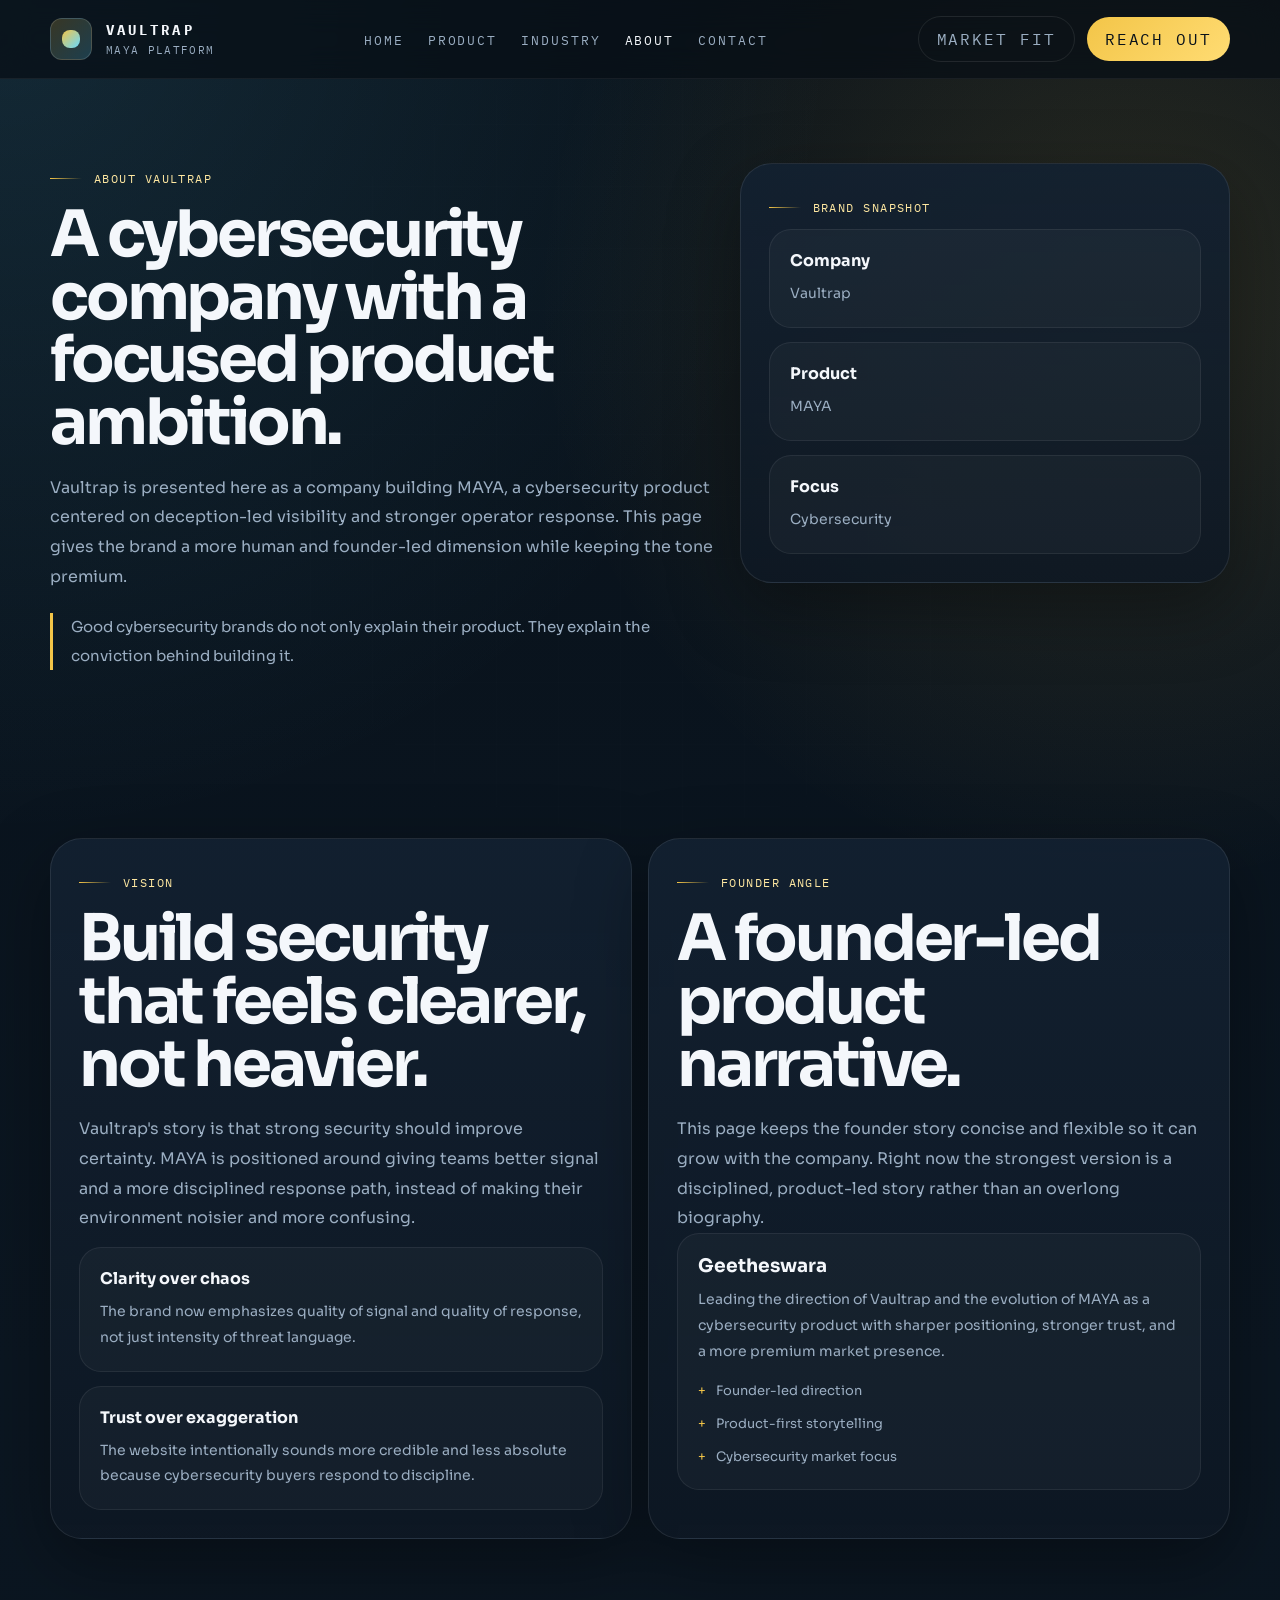
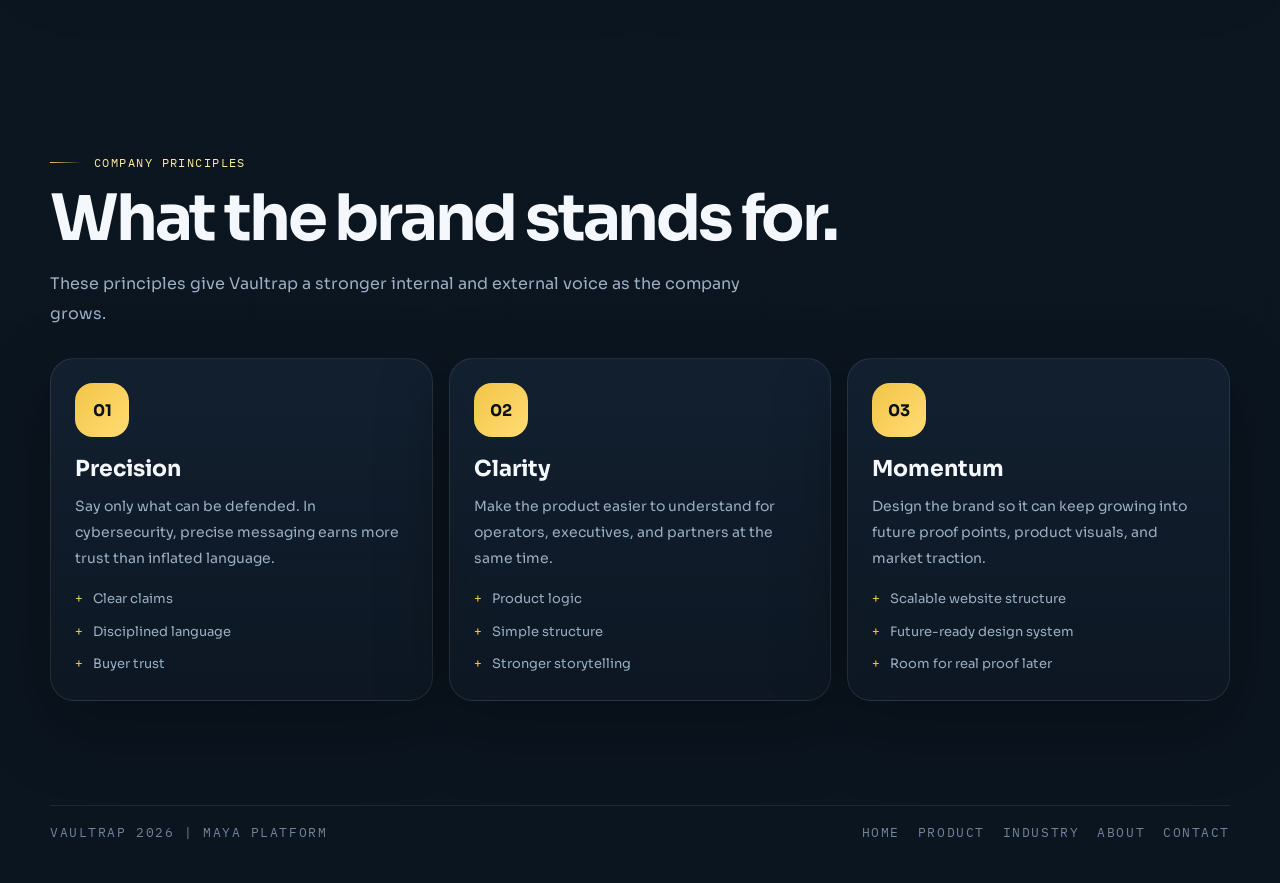
==== about.html @ e89ae352 "New Version" ====
<!DOCTYPE html>
<html lang="en">
<head>
<meta charset="UTF-8">
<meta name="viewport" content="width=device-width, initial-scale=1.0">
<meta name="description" content="Learn about Vaultrap, the vision behind MAYA, and the founder-led direction shaping the company.">
<title>About Vaultrap</title>
<link rel="preconnect" href="https://fonts.googleapis.com">
<link rel="preconnect" href="https://fonts.gstatic.com" crossorigin>
<link href="https://fonts.googleapis.com/css2?family=Sora:wght@400;500;600;700;800&family=IBM+Plex+Mono:wght@400;500;600&display=swap" rel="stylesheet">
<link rel="stylesheet" href="styles.css">
</head>
<body>
<header>
  <div class="container nav">
    <a class="brand" href="index.html" aria-label="Vaultrap home">
      <span class="brand-mark" aria-hidden="true"></span>
      <span class="brand-text mono"><strong>VAULTRAP</strong><span>MAYA platform</span></span>
    </a>
    <ul class="nav-links mono" id="navLinks">
      <li><a href="index.html">Home</a></li>
      <li><a href="product.html">Product</a></li>
      <li><a href="industry.html">Industry</a></li>
      <li><a href="about.html" aria-current="page">About</a></li>
      <li><a href="contact.html">Contact</a></li>
    </ul>
    <div class="actions">
      <a class="btn ghost mono" href="industry.html">Market fit</a>
      <a class="btn primary mono" href="contact.html">Reach out</a>
      <button class="menu" id="menuToggle" aria-label="Open menu">+</button>
    </div>
  </div>
</header>

<section class="page-hero">
  <div class="container page-band">
    <div class="reveal">
      <span class="eyebrow mono">About Vaultrap</span>
      <h1 class="title">A cybersecurity company with a focused product ambition.</h1>
      <p class="copy">Vaultrap is presented here as a company building MAYA, a cybersecurity product centered on deception-led visibility and stronger operator response. This page gives the brand a more human and founder-led dimension while keeping the tone premium.</p>
      <p class="quote">Good cybersecurity brands do not only explain their product. They explain the conviction behind building it.</p>
    </div>
    <aside class="card surface reveal">
      <span class="eyebrow mono">Brand snapshot</span>
      <div class="stack">
        <div class="item"><strong>Company</strong><p>Vaultrap</p></div>
        <div class="item"><strong>Product</strong><p>MAYA</p></div>
        <div class="item"><strong>Focus</strong><p>Cybersecurity</p></div>
      </div>
    </aside>
  </div>
</section>

<main>
  <section>
    <div class="container about-grid">
      <article class="card surface reveal">
        <span class="eyebrow mono">Vision</span>
        <h2 class="title">Build security that feels clearer, not heavier.</h2>
        <p class="copy">Vaultrap's story is that strong security should improve certainty. MAYA is positioned around giving teams better signal and a more disciplined response path, instead of making their environment noisier and more confusing.</p>
        <div class="stack">
          <div class="item"><strong>Clarity over chaos</strong><p>The brand now emphasizes quality of signal and quality of response, not just intensity of threat language.</p></div>
          <div class="item"><strong>Trust over exaggeration</strong><p>The website intentionally sounds more credible and less absolute because cybersecurity buyers respond to discipline.</p></div>
        </div>
      </article>

      <article class="card surface reveal">
        <span class="eyebrow mono">Founder angle</span>
        <h2 class="title">A founder-led product narrative.</h2>
        <p class="copy">This page keeps the founder story concise and flexible so it can grow with the company. Right now the strongest version is a disciplined, product-led story rather than an overlong biography.</p>
        <div class="profile-card">
          <h3>Geetheswara</h3>
          <p>Leading the direction of Vaultrap and the evolution of MAYA as a cybersecurity product with sharper positioning, stronger trust, and a more premium market presence.</p>
          <ul>
            <li>Founder-led direction</li>
            <li>Product-first storytelling</li>
            <li>Cybersecurity market focus</li>
          </ul>
        </div>
      </article>
    </div>
  </section>

  <section>
    <div class="container">
      <div class="reveal">
        <span class="eyebrow mono">Company principles</span>
        <h2 class="title">What the brand stands for.</h2>
        <p class="copy">These principles give Vaultrap a stronger internal and external voice as the company grows.</p>
      </div>
      <div class="pillars">
        <article class="pillar surface reveal">
          <div class="mark">01</div>
          <h3>Precision</h3>
          <p>Say only what can be defended. In cybersecurity, precise messaging earns more trust than inflated language.</p>
          <ul><li>Clear claims</li><li>Disciplined language</li><li>Buyer trust</li></ul>
        </article>
        <article class="pillar surface reveal">
          <div class="mark">02</div>
          <h3>Clarity</h3>
          <p>Make the product easier to understand for operators, executives, and partners at the same time.</p>
          <ul><li>Product logic</li><li>Simple structure</li><li>Stronger storytelling</li></ul>
        </article>
        <article class="pillar surface reveal">
          <div class="mark">03</div>
          <h3>Momentum</h3>
          <p>Design the brand so it can keep growing into future proof points, product visuals, and market traction.</p>
          <ul><li>Scalable website structure</li><li>Future-ready design system</li><li>Room for real proof later</li></ul>
        </article>
      </div>
    </div>
  </section>
</main>

<footer>
  <div class="container foot">
    <div class="mono">VAULTRAP <span id="year"></span> | MAYA platform</div>
    <div class="footer-links mono">
      <a href="index.html">Home</a>
      <a href="product.html">Product</a>
      <a href="industry.html">Industry</a>
      <a href="about.html">About</a>
      <a href="contact.html">Contact</a>
    </div>
  </div>
</footer>

<script src="script.js"></script>
</body>
</html>
---- styles.css ----
:root{
  --bg:#09121b;
  --bg-soft:#0d1824;
  --panel:#132131;
  --panel-soft:#17283c;
  --line:rgba(255,255,255,.09);
  --text:#f4f7fb;
  --muted:#9baec2;
  --muted-2:#71839b;
  --gold:#f3c548;
  --gold-soft:#ffe8a1;
  --cyan:#67d9ff;
  --danger:#ff8371;
  --radius-xl:32px;
  --radius-lg:24px;
  --radius-md:18px;
  --shadow:0 24px 70px rgba(0,0,0,.35);
  --max:1180px;
}

*{box-sizing:border-box;margin:0;padding:0}
html{scroll-behavior:smooth}
body{
  font-family:"Sora",sans-serif;
  background:
    radial-gradient(circle at top left,rgba(103,217,255,.12),transparent 30%),
    radial-gradient(circle at 88% 12%,rgba(243,197,72,.14),transparent 24%),
    linear-gradient(180deg,#08111a,#0b1621 55%,#0b1520);
  color:var(--text);
  overflow-x:hidden;
}
a{color:inherit}
img{display:block;max-width:100%}
button,input,textarea{font:inherit}

body::before{
  content:"";
  position:fixed;
  inset:0;
  pointer-events:none;
  background-image:
    linear-gradient(rgba(255,255,255,.025) 1px,transparent 1px),
    linear-gradient(90deg,rgba(255,255,255,.025) 1px,transparent 1px);
  background-size:62px 62px;
  mask-image:radial-gradient(circle at center,black 38%,transparent 82%);
  opacity:.4;
  z-index:-1;
}

.container{width:min(calc(100% - 36px),var(--max));margin:0 auto}
.mono{font-family:"IBM Plex Mono",monospace;letter-spacing:.12em;text-transform:uppercase}
.surface{
  background:linear-gradient(180deg,rgba(19,33,49,.92),rgba(14,24,36,.82));
  border:1px solid var(--line);
  box-shadow:var(--shadow);
}
.eyebrow{
  display:inline-flex;
  align-items:center;
  gap:12px;
  color:var(--gold-soft);
  font-size:12px;
}
.eyebrow::before{
  content:"";
  width:32px;
  height:1px;
  background:linear-gradient(90deg,var(--gold),transparent);
}
.title{
  font-size:clamp(34px,5vw,68px);
  line-height:.98;
  letter-spacing:-.05em;
  margin-top:18px;
}
.copy{
  margin-top:18px;
  max-width:700px;
  color:var(--muted);
  font-size:16px;
  line-height:1.85;
}

header{
  position:sticky;
  top:0;
  z-index:30;
  background:rgba(8,14,22,.72);
  backdrop-filter:blur(16px);
  border-bottom:1px solid rgba(255,255,255,.06);
}
.nav{
  min-height:78px;
  display:flex;
  align-items:center;
  justify-content:space-between;
  gap:18px;
}
.brand{
  display:flex;
  align-items:center;
  gap:14px;
  text-decoration:none;
}
.brand-mark{
  width:42px;
  height:42px;
  border-radius:12px;
  background:linear-gradient(135deg,rgba(243,197,72,.2),rgba(103,217,255,.22));
  border:1px solid rgba(255,255,255,.14);
  position:relative;
}
.brand-mark::after{
  content:"";
  position:absolute;
  inset:11px;
  border-radius:8px;
  background:linear-gradient(135deg,var(--gold),var(--cyan));
}
.brand-text strong{
  display:block;
  font-size:14px;
  letter-spacing:.22em;
}
.brand-text span{
  display:block;
  margin-top:4px;
  font-size:11px;
  color:var(--muted);
  letter-spacing:.12em;
}
.nav-links{
  display:flex;
  gap:24px;
  list-style:none;
}
.nav-links a{
  text-decoration:none;
  color:var(--muted);
  font-size:13px;
}
.nav-links a:hover,
.nav-links a[aria-current="page"]{
  color:var(--text);
}
.actions{
  display:flex;
  gap:12px;
  align-items:center;
}
.btn{
  display:inline-flex;
  align-items:center;
  justify-content:center;
  border-radius:999px;
  padding:12px 18px;
  text-decoration:none;
  transition:transform .22s ease, border-color .22s ease, background .22s ease;
}
.btn:hover{transform:translateY(-2px)}
.btn.primary{
  background:linear-gradient(135deg,var(--gold),#ffdc73);
  color:#08111a;
}
.btn.ghost{
  border:1px solid var(--line);
  color:var(--muted);
}
.menu{
  display:none;
  width:46px;
  height:46px;
  border-radius:14px;
  border:1px solid var(--line);
  background:rgba(255,255,255,.02);
  color:var(--text);
}

.page-hero{
  padding:84px 0 36px;
}
.hero-grid{
  display:grid;
  grid-template-columns:1.08fr .92fr;
  gap:26px;
  align-items:start;
}
.hero-copy h1{
  font-size:clamp(50px,8vw,106px);
  line-height:.9;
  letter-spacing:-.07em;
  margin-top:20px;
  max-width:780px;
}
.hero-copy h1 span{color:var(--gold-soft)}
.hero-copy p{
  margin-top:24px;
  max-width:660px;
  color:var(--muted);
  font-size:17px;
  line-height:1.9;
}
.hero-actions{
  display:flex;
  gap:14px;
  flex-wrap:wrap;
  margin-top:30px;
}
.hero-notes{
  display:flex;
  gap:22px;
  flex-wrap:wrap;
  margin-top:24px;
  color:var(--muted-2);
  font-size:12px;
}
.hero-notes span::before{
  content:"";
  display:inline-block;
  width:8px;
  height:8px;
  border-radius:50%;
  background:linear-gradient(135deg,var(--gold),var(--cyan));
  margin-right:10px;
}

.panel{
  border-radius:var(--radius-xl);
  padding:22px;
}
.panel-head{
  display:flex;
  align-items:center;
  justify-content:space-between;
  gap:10px;
  margin-bottom:18px;
}
.panel-head span{color:var(--muted);font-size:13px}
.chip{
  display:inline-flex;
  align-items:center;
  gap:8px;
  border-radius:999px;
  padding:8px 12px;
  font-size:11px;
  color:#aeeeff;
  background:rgba(103,217,255,.08);
  border:1px solid rgba(103,217,255,.16);
}
.chip::before{
  content:"";
  width:8px;
  height:8px;
  border-radius:50%;
  background:var(--cyan);
}
.signal,
.item,
.mini,
.workflow-item,
.faq,
.industry,
.compare-card,
.contact-card,
.profile-card{
  border-radius:22px;
  padding:20px;
  background:rgba(255,255,255,.03);
  border:1px solid rgba(255,255,255,.07);
}
.signal strong,.item strong,.mini strong,.workflow-item strong,.faq h3,.industry h3,.compare-card h3,.contact-card h3,.profile-card h3{
  display:block;
}
.signal p,.item p,.mini p,.workflow-item p,.faq p,.industry p,.compare-card p,.contact-card p,.profile-card p{
  margin-top:10px;
  color:var(--muted);
  font-size:14px;
  line-height:1.85;
}

.metrics{
  display:grid;
  grid-template-columns:repeat(2,1fr);
  gap:14px;
  margin-top:14px;
}
.metric{
  border-radius:20px;
  padding:18px;
  background:rgba(255,255,255,.03);
  border:1px solid rgba(255,255,255,.07);
}
.metric em{
  display:block;
  font-style:normal;
  font-size:11px;
  color:var(--muted-2);
}
.metric strong{
  display:block;
  margin-top:8px;
  font-size:32px;
  color:var(--gold-soft);
}

.timeline,.stack,.workflow-list,.contact-list,.fact-list{
  display:grid;
  gap:14px;
  margin-top:14px;
}
.step{
  display:grid;
  grid-template-columns:44px 1fr;
  gap:14px;
  padding:16px;
  border-radius:20px;
  background:rgba(255,255,255,.03);
  border:1px solid rgba(255,255,255,.07);
}
.step b,.workflow-item b{
  width:44px;
  height:44px;
  border-radius:14px;
  display:grid;
  place-items:center;
  background:linear-gradient(135deg,rgba(243,197,72,.15),rgba(103,217,255,.15));
  color:var(--gold-soft);
}
.step span{
  display:block;
  margin-top:7px;
  color:var(--muted);
  font-size:13px;
  line-height:1.8;
}

.trust{padding:14px 0 0}
.trust-bar{
  border-radius:22px;
  padding:18px 22px;
  display:grid;
  grid-template-columns:1.2fr repeat(4,1fr);
  gap:16px;
  align-items:center;
}
.trust-bar p{color:var(--muted);font-size:14px;line-height:1.75}
.stat{
  border-left:1px solid rgba(255,255,255,.08);
  padding-left:16px;
}
.stat strong{
  display:block;
  font-size:24px;
  color:var(--gold-soft);
}
.stat span{
  display:block;
  margin-top:6px;
  font-size:12px;
  color:var(--muted);
}

main section{padding:104px 0}
.grid-2{
  display:grid;
  grid-template-columns:1.05fr .95fr;
  gap:26px;
}
.card{
  border-radius:var(--radius-xl);
  padding:28px;
}

.pillars{
  display:grid;
  grid-template-columns:repeat(3,1fr);
  gap:16px;
  margin-top:30px;
}
.pillar{
  border-radius:24px;
  padding:24px;
}
.mark{
  width:54px;
  height:54px;
  border-radius:18px;
  display:grid;
  place-items:center;
  background:linear-gradient(135deg,var(--gold),#ffdc73);
  color:#08111a;
  font-weight:700;
}
.pillar h3{
  margin-top:18px;
  font-size:22px;
}
.pillar p{
  margin-top:12px;
  color:var(--muted);
  font-size:14px;
  line-height:1.85;
}
.pillar ul,.compare-card ul,.contact-card ul,.profile-card ul{
  list-style:none;
  display:grid;
  gap:10px;
  margin-top:16px;
}
.pillar li,.compare-card li,.contact-card li,.profile-card li{
  position:relative;
  padding-left:18px;
  color:var(--muted);
  font-size:13px;
  line-height:1.75;
}
.pillar li::before,.compare-card.maya li::before,.contact-card li::before,.profile-card li::before{
  content:"+";
  position:absolute;
  left:0;
  color:var(--gold);
}
.compare-card.standard li::before{
  content:"-";
  position:absolute;
  left:0;
  color:var(--danger);
}

.workflow{
  display:grid;
  grid-template-columns:.92fr 1.08fr;
  gap:26px;
}
.workflow-item{
  display:grid;
  grid-template-columns:56px 1fr;
  gap:16px;
  padding:18px;
}
.workflow-item b{
  width:56px;
  height:56px;
  border-radius:18px;
}

.mini-grid,.faq-grid,.industry-grid,.compare,.contact-grid,.about-grid{
  display:grid;
  gap:16px;
  margin-top:28px;
}
.mini-grid{grid-template-columns:repeat(2,1fr)}
.faq-grid,.industry-grid{grid-template-columns:repeat(4,1fr)}
.compare,.contact-grid,.about-grid{grid-template-columns:repeat(2,1fr)}

.industry small{
  font-size:11px;
  color:var(--gold-soft);
}

.page-band{
  display:grid;
  grid-template-columns:1.15fr .85fr;
  gap:26px;
  align-items:start;
}
.quote{
  border-left:3px solid var(--gold);
  padding-left:18px;
  margin-top:22px;
  color:var(--muted);
  font-size:15px;
  line-height:1.9;
}

.contact-card a,.footer-links a,.contact-link{
  text-decoration:none;
}
.contact-link{
  display:inline-flex;
  align-items:center;
  gap:12px;
  color:var(--gold-soft);
}

.cta{
  border-radius:36px;
  padding:34px;
  overflow:hidden;
}
.cta-grid{
  display:grid;
  grid-template-columns:1.08fr .92fr;
  gap:26px;
  align-items:end;
}
.cta h2{
  font-size:clamp(34px,5vw,62px);
  line-height:.98;
  letter-spacing:-.05em;
}
.cta p{
  margin-top:18px;
  color:var(--muted);
  font-size:16px;
  line-height:1.9;
  max-width:620px;
}
.cta-panel{
  border-radius:24px;
  padding:22px;
  background:rgba(8,16,24,.5);
  border:1px solid rgba(255,255,255,.09);
}
.cta-panel strong{
  display:block;
  font-size:14px;
  color:var(--gold-soft);
}
.cta-panel ul{
  list-style:none;
  display:grid;
  gap:12px;
  margin-top:16px;
}
.cta-panel li{
  color:var(--muted);
  font-size:14px;
  line-height:1.8;
}
.cta-actions{
  display:flex;
  gap:14px;
  flex-wrap:wrap;
  margin-top:20px;
}

footer{padding:0 0 42px}
.foot{
  display:flex;
  justify-content:space-between;
  gap:16px;
  align-items:center;
  padding-top:18px;
  border-top:1px solid rgba(255,255,255,.08);
  color:var(--muted-2);
  font-size:13px;
}
.footer-links{
  display:flex;
  gap:18px;
  flex-wrap:wrap;
}

.reveal{
  opacity:0;
  transform:translateY(24px);
  transition:opacity .8s ease,transform .8s ease;
}
.reveal.show{
  opacity:1;
  transform:none;
}

@media (max-width:1100px){
  .hero-grid,.grid-2,.workflow,.cta-grid,.trust-bar,.page-band,.contact-grid,.about-grid{grid-template-columns:1fr}
  .pillars{grid-template-columns:1fr 1fr}
  .faq-grid,.industry-grid{grid-template-columns:1fr 1fr}
}

@media (max-width:860px){
  .nav-links,.actions .ghost{display:none}
  .menu{display:grid;place-items:center}
  .nav-links.open{
    display:flex;
    position:absolute;
    top:78px;
    left:18px;
    right:18px;
    flex-direction:column;
    align-items:flex-start;
    padding:18px;
    border-radius:22px;
    background:rgba(10,18,28,.96);
    border:1px solid rgba(255,255,255,.08);
  }
  .metrics,.mini-grid,.pillars,.compare,.faq-grid,.industry-grid{grid-template-columns:1fr}
}

@media (max-width:640px){
  .container{width:min(calc(100% - 24px),var(--max))}
  main section{padding:80px 0}
  .hero-copy h1{font-size:clamp(42px,16vw,70px)}
  .panel,.card,.cta{padding:22px}
  .trust .stat{
    border-left:none;
    border-top:1px solid rgba(255,255,255,.08);
    padding-left:0;
    padding-top:12px;
  }
  .workflow-item,.step{grid-template-columns:1fr}
  .foot{flex-direction:column;align-items:flex-start}
}
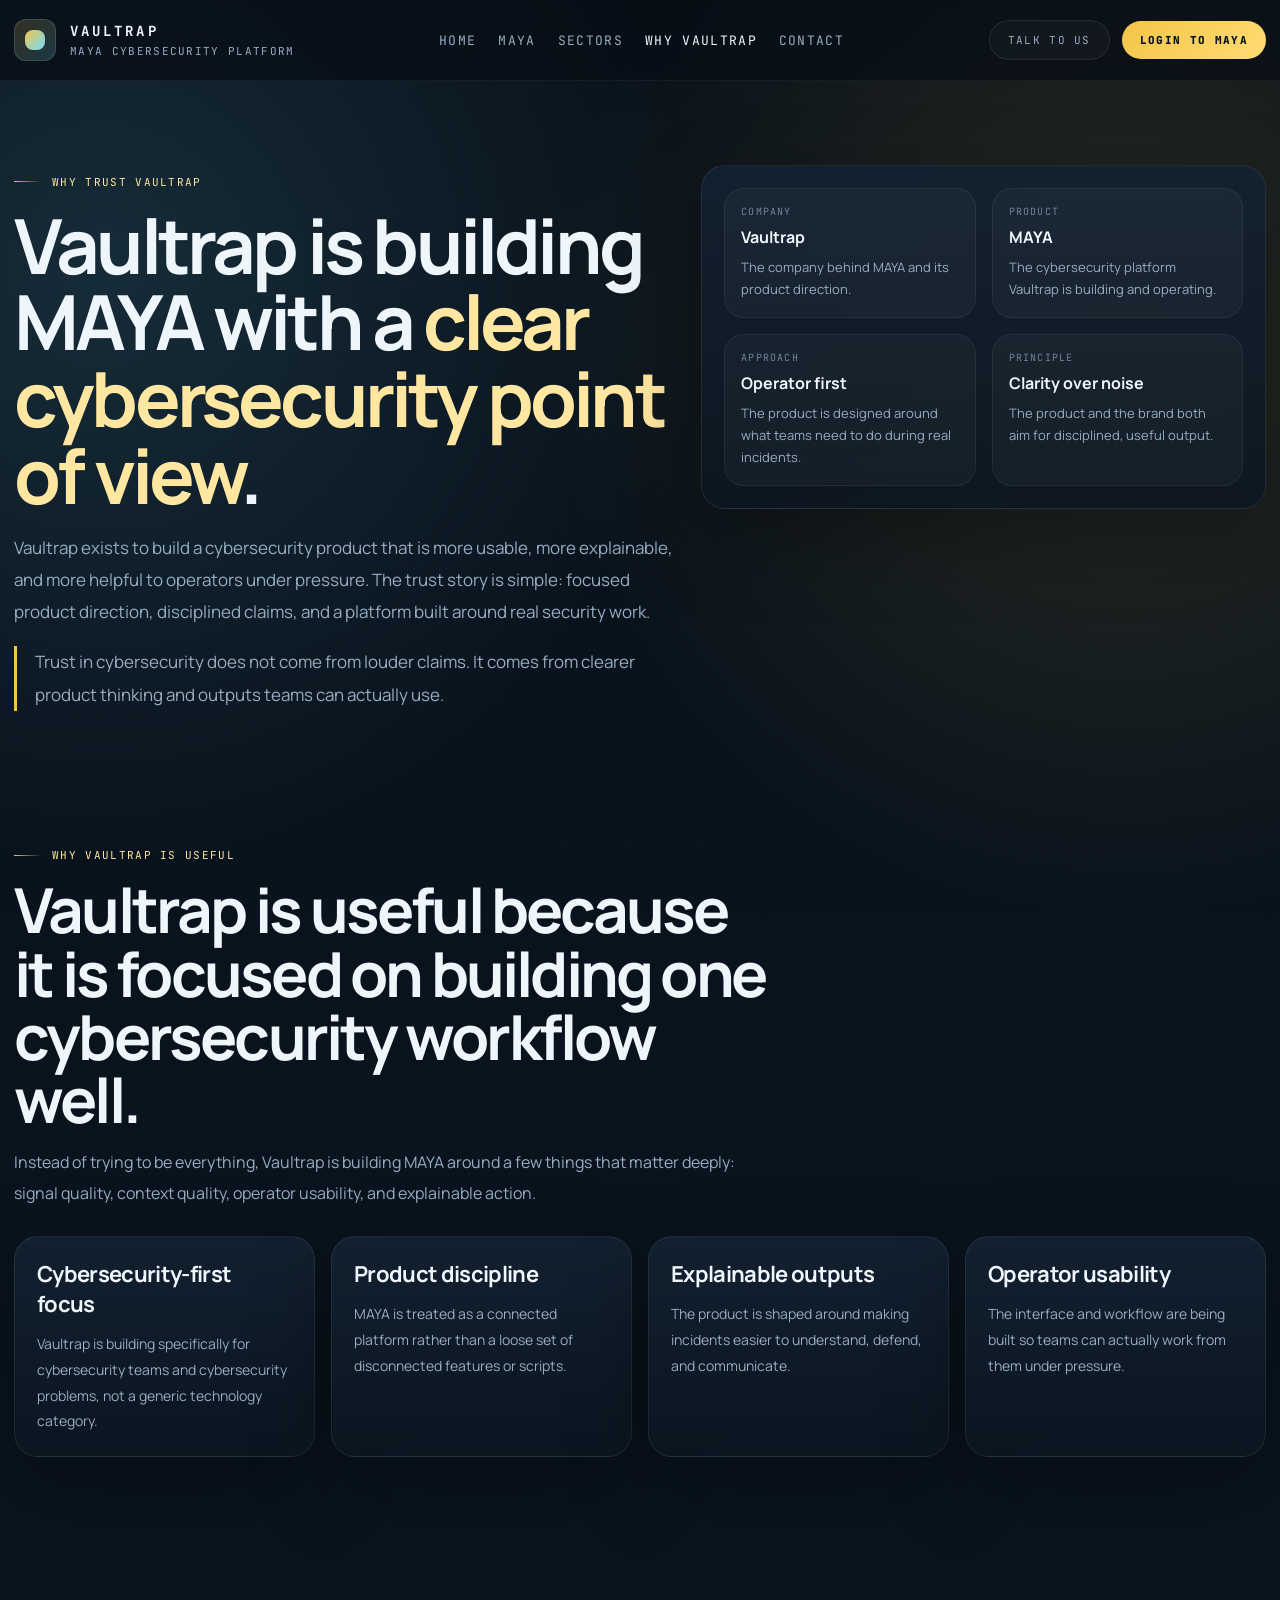
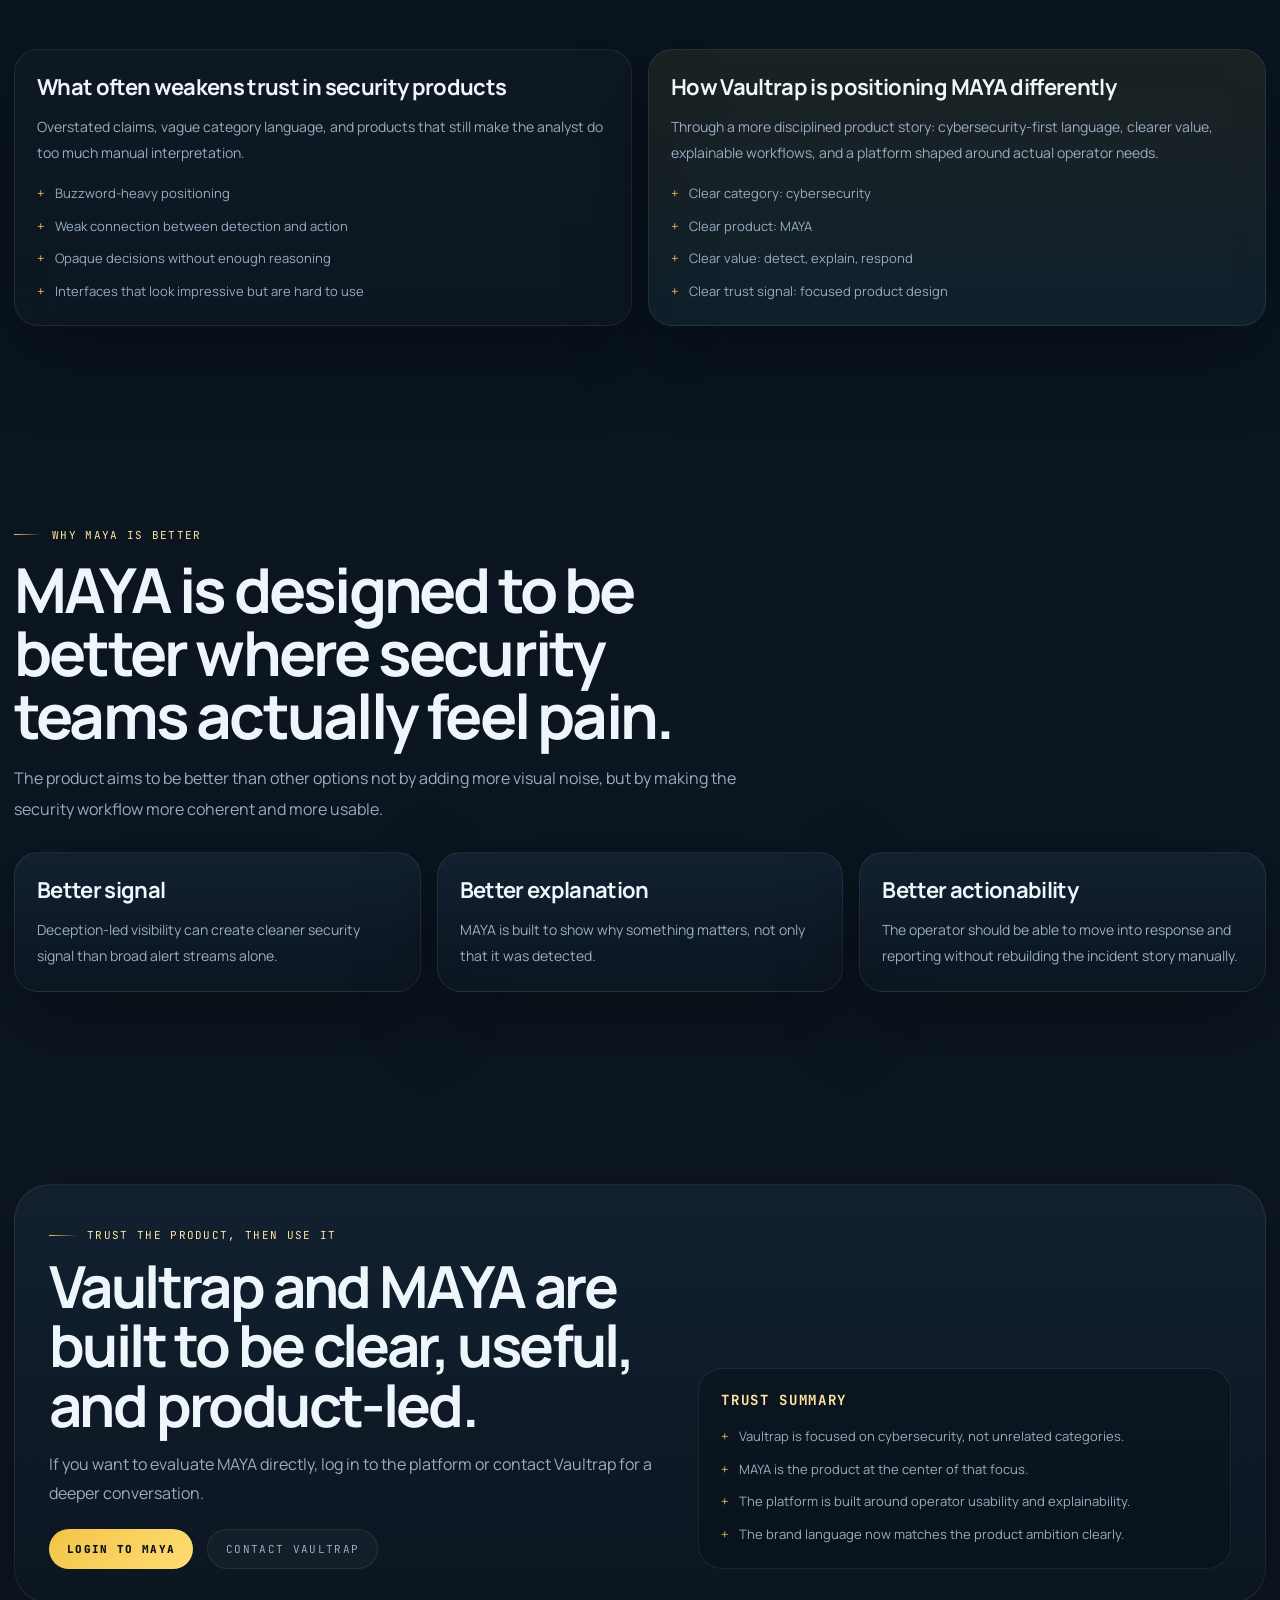
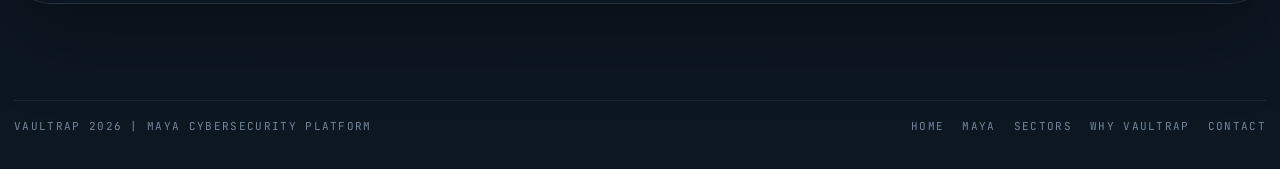
==== commit f38905ca: "Add files via upload" ====
--- a/about.html
+++ b/about.html
@@ -3,11 +3,11 @@
 <head>
 <meta charset="UTF-8">
 <meta name="viewport" content="width=device-width, initial-scale=1.0">
-<meta name="description" content="Learn about Vaultrap, the vision behind MAYA, and the founder-led direction shaping the company.">
-<title>About Vaultrap</title>
+<meta name="description" content="Learn why teams should trust Vaultrap, what Vaultrap is building with MAYA, and how the company approaches cybersecurity product design.">
+<title>Why Vaultrap | MAYA Cybersecurity Platform</title>
 <link rel="preconnect" href="https://fonts.googleapis.com">
 <link rel="preconnect" href="https://fonts.gstatic.com" crossorigin>
-<link href="https://fonts.googleapis.com/css2?family=Sora:wght@400;500;600;700;800&family=IBM+Plex+Mono:wght@400;500;600&display=swap" rel="stylesheet">
+<link href="https://fonts.googleapis.com/css2?family=Manrope:wght@400;500;600;700;800&family=JetBrains+Mono:wght@400;500;600&display=swap" rel="stylesheet">
 <link rel="stylesheet" href="styles.css">
 </head>
 <body>
@@ -15,111 +15,135 @@
   <div class="container nav">
     <a class="brand" href="index.html" aria-label="Vaultrap home">
       <span class="brand-mark" aria-hidden="true"></span>
-      <span class="brand-text mono"><strong>VAULTRAP</strong><span>MAYA platform</span></span>
+      <span class="brand-text mono"><strong>VAULTRAP</strong><span>MAYA cybersecurity platform</span></span>
     </a>
     <ul class="nav-links mono" id="navLinks">
       <li><a href="index.html">Home</a></li>
-      <li><a href="product.html">Product</a></li>
-      <li><a href="industry.html">Industry</a></li>
-      <li><a href="about.html" aria-current="page">About</a></li>
+      <li><a href="product.html">MAYA</a></li>
+      <li><a href="industry.html">Sectors</a></li>
+      <li><a href="about.html" aria-current="page">Why Vaultrap</a></li>
       <li><a href="contact.html">Contact</a></li>
     </ul>
     <div class="actions">
-      <a class="btn ghost mono" href="industry.html">Market fit</a>
-      <a class="btn primary mono" href="contact.html">Reach out</a>
+      <a class="btn ghost mono" href="contact.html">Talk to us</a>
+      <a class="btn primary mono" href="https://app.vaultrap.com" target="_blank" rel="noreferrer">Login to MAYA</a>
       <button class="menu" id="menuToggle" aria-label="Open menu">+</button>
     </div>
   </div>
 </header>
 
-<section class="page-hero">
-  <div class="container page-band">
-    <div class="reveal">
-      <span class="eyebrow mono">About Vaultrap</span>
-      <h1 class="title">A cybersecurity company with a focused product ambition.</h1>
-      <p class="copy">Vaultrap is presented here as a company building MAYA, a cybersecurity product centered on deception-led visibility and stronger operator response. This page gives the brand a more human and founder-led dimension while keeping the tone premium.</p>
-      <p class="quote">Good cybersecurity brands do not only explain their product. They explain the conviction behind building it.</p>
+<section class="hero-section">
+  <div class="container hero-layout">
+    <div class="hero-copy reveal">
+      <span class="eyebrow mono">Why trust Vaultrap</span>
+      <h1>Vaultrap is building MAYA with a <span>clear cybersecurity point of view</span>.</h1>
+      <p>Vaultrap exists to build a cybersecurity product that is more usable, more explainable, and more helpful to operators under pressure. The trust story is simple: focused product direction, disciplined claims, and a platform built around real security work.</p>
+      <p class="quote">Trust in cybersecurity does not come from louder claims. It comes from clearer product thinking and outputs teams can actually use.</p>
     </div>
-    <aside class="card surface reveal">
-      <span class="eyebrow mono">Brand snapshot</span>
-      <div class="stack">
-        <div class="item"><strong>Company</strong><p>Vaultrap</p></div>
-        <div class="item"><strong>Product</strong><p>MAYA</p></div>
-        <div class="item"><strong>Focus</strong><p>Cybersecurity</p></div>
+    <aside class="hero-card surface reveal">
+      <div class="hero-card-grid">
+        <div class="hero-stat"><span class="mono">Company</span><strong>Vaultrap</strong><p>The company behind MAYA and its product direction.</p></div>
+        <div class="hero-stat"><span class="mono">Product</span><strong>MAYA</strong><p>The cybersecurity platform Vaultrap is building and operating.</p></div>
+        <div class="hero-stat"><span class="mono">Approach</span><strong>Operator first</strong><p>The product is designed around what teams need to do during real incidents.</p></div>
+        <div class="hero-stat"><span class="mono">Principle</span><strong>Clarity over noise</strong><p>The product and the brand both aim for disciplined, useful output.</p></div>
       </div>
     </aside>
   </div>
 </section>
 
 <main>
-  <section>
-    <div class="container about-grid">
-      <article class="card surface reveal">
-        <span class="eyebrow mono">Vision</span>
-        <h2 class="title">Build security that feels clearer, not heavier.</h2>
-        <p class="copy">Vaultrap's story is that strong security should improve certainty. MAYA is positioned around giving teams better signal and a more disciplined response path, instead of making their environment noisier and more confusing.</p>
-        <div class="stack">
-          <div class="item"><strong>Clarity over chaos</strong><p>The brand now emphasizes quality of signal and quality of response, not just intensity of threat language.</p></div>
-          <div class="item"><strong>Trust over exaggeration</strong><p>The website intentionally sounds more credible and less absolute because cybersecurity buyers respond to discipline.</p></div>
-        </div>
+  <section class="section">
+    <div class="container">
+      <div class="section-head reveal">
+        <span class="eyebrow mono">Why Vaultrap is useful</span>
+        <h2 class="section-title">Vaultrap is useful because it is focused on building one cybersecurity workflow well.</h2>
+        <p class="section-copy">Instead of trying to be everything, Vaultrap is building MAYA around a few things that matter deeply: signal quality, context quality, operator usability, and explainable action.</p>
+      </div>
+      <div class="grid-4" style="margin-top:28px">
+        <article class="trust-card surface reveal"><h3>Cybersecurity-first focus</h3><p>Vaultrap is building specifically for cybersecurity teams and cybersecurity problems, not a generic technology category.</p></article>
+        <article class="trust-card surface reveal"><h3>Product discipline</h3><p>MAYA is treated as a connected platform rather than a loose set of disconnected features or scripts.</p></article>
+        <article class="trust-card surface reveal"><h3>Explainable outputs</h3><p>The product is shaped around making incidents easier to understand, defend, and communicate.</p></article>
+        <article class="trust-card surface reveal"><h3>Operator usability</h3><p>The interface and workflow are being built so teams can actually work from them under pressure.</p></article>
+      </div>
+    </div>
+  </section>
+
+  <section class="section">
+    <div class="container comparison">
+      <article class="compare-card standard surface reveal">
+        <h3>What often weakens trust in security products</h3>
+        <p>Overstated claims, vague category language, and products that still make the analyst do too much manual interpretation.</p>
+        <ul class="list">
+          <li>Buzzword-heavy positioning</li>
+          <li>Weak connection between detection and action</li>
+          <li>Opaque decisions without enough reasoning</li>
+          <li>Interfaces that look impressive but are hard to use</li>
+        </ul>
       </article>
-
-      <article class="card surface reveal">
-        <span class="eyebrow mono">Founder angle</span>
-        <h2 class="title">A founder-led product narrative.</h2>
-        <p class="copy">This page keeps the founder story concise and flexible so it can grow with the company. Right now the strongest version is a disciplined, product-led story rather than an overlong biography.</p>
-        <div class="profile-card">
-          <h3>Geetheswara</h3>
-          <p>Leading the direction of Vaultrap and the evolution of MAYA as a cybersecurity product with sharper positioning, stronger trust, and a more premium market presence.</p>
-          <ul>
-            <li>Founder-led direction</li>
-            <li>Product-first storytelling</li>
-            <li>Cybersecurity market focus</li>
-          </ul>
-        </div>
+      <article class="compare-card maya surface reveal">
+        <h3>How Vaultrap is positioning MAYA differently</h3>
+        <p>Through a more disciplined product story: cybersecurity-first language, clearer value, explainable workflows, and a platform shaped around actual operator needs.</p>
+        <ul class="list">
+          <li>Clear category: cybersecurity</li>
+          <li>Clear product: MAYA</li>
+          <li>Clear value: detect, explain, respond</li>
+          <li>Clear trust signal: focused product design</li>
+        </ul>
       </article>
     </div>
   </section>
 
-  <section>
+  <section class="section">
     <div class="container">
-      <div class="reveal">
-        <span class="eyebrow mono">Company principles</span>
-        <h2 class="title">What the brand stands for.</h2>
-        <p class="copy">These principles give Vaultrap a stronger internal and external voice as the company grows.</p>
+      <div class="section-head reveal">
+        <span class="eyebrow mono">Why MAYA is better</span>
+        <h2 class="section-title">MAYA is designed to be better where security teams actually feel pain.</h2>
+        <p class="section-copy">The product aims to be better than other options not by adding more visual noise, but by making the security workflow more coherent and more usable.</p>
       </div>
-      <div class="pillars">
-        <article class="pillar surface reveal">
-          <div class="mark">01</div>
-          <h3>Precision</h3>
-          <p>Say only what can be defended. In cybersecurity, precise messaging earns more trust than inflated language.</p>
-          <ul><li>Clear claims</li><li>Disciplined language</li><li>Buyer trust</li></ul>
-        </article>
-        <article class="pillar surface reveal">
-          <div class="mark">02</div>
-          <h3>Clarity</h3>
-          <p>Make the product easier to understand for operators, executives, and partners at the same time.</p>
-          <ul><li>Product logic</li><li>Simple structure</li><li>Stronger storytelling</li></ul>
-        </article>
-        <article class="pillar surface reveal">
-          <div class="mark">03</div>
-          <h3>Momentum</h3>
-          <p>Design the brand so it can keep growing into future proof points, product visuals, and market traction.</p>
-          <ul><li>Scalable website structure</li><li>Future-ready design system</li><li>Room for real proof later</li></ul>
-        </article>
+      <div class="grid-3" style="margin-top:28px">
+        <article class="info-card surface reveal"><h3>Better signal</h3><p>Deception-led visibility can create cleaner security signal than broad alert streams alone.</p></article>
+        <article class="info-card surface reveal"><h3>Better explanation</h3><p>MAYA is built to show why something matters, not only that it was detected.</p></article>
+        <article class="info-card surface reveal"><h3>Better actionability</h3><p>The operator should be able to move into response and reporting without rebuilding the incident story manually.</p></article>
+      </div>
+    </div>
+  </section>
+
+  <section class="section">
+    <div class="container">
+      <div class="cta surface reveal">
+        <div class="cta-grid">
+          <div>
+            <span class="eyebrow mono">Trust the product, then use it</span>
+            <h2>Vaultrap and MAYA are built to be clear, useful, and product-led.</h2>
+            <p>If you want to evaluate MAYA directly, log in to the platform or contact Vaultrap for a deeper conversation.</p>
+            <div class="cta-actions">
+              <a class="btn primary mono" href="https://app.vaultrap.com" target="_blank" rel="noreferrer">Login to MAYA</a>
+              <a class="btn ghost mono" href="contact.html">Contact Vaultrap</a>
+            </div>
+          </div>
+          <div class="cta-panel">
+            <strong class="mono">Trust summary</strong>
+            <ul class="list">
+              <li>Vaultrap is focused on cybersecurity, not unrelated categories.</li>
+              <li>MAYA is the product at the center of that focus.</li>
+              <li>The platform is built around operator usability and explainability.</li>
+              <li>The brand language now matches the product ambition clearly.</li>
+            </ul>
+          </div>
+        </div>
       </div>
     </div>
   </section>
 </main>
 
-<footer>
-  <div class="container foot">
-    <div class="mono">VAULTRAP <span id="year"></span> | MAYA platform</div>
+<footer class="site-footer">
+  <div class="container">
+    <div class="mono">VAULTRAP <span id="year"></span> | MAYA cybersecurity platform</div>
     <div class="footer-links mono">
       <a href="index.html">Home</a>
-      <a href="product.html">Product</a>
-      <a href="industry.html">Industry</a>
-      <a href="about.html">About</a>
+      <a href="product.html">MAYA</a>
+      <a href="industry.html">Sectors</a>
+      <a href="about.html">Why Vaultrap</a>
       <a href="contact.html">Contact</a>
     </div>
   </div>
--- a/styles.css
+++ b/styles.css
@@ -1,37 +1,42 @@
 :root{
-  --bg:#09121b;
-  --bg-soft:#0d1824;
+  --bg:#08111a;
+  --bg-soft:#0d1722;
   --panel:#132131;
-  --panel-soft:#17283c;
-  --line:rgba(255,255,255,.09);
-  --text:#f4f7fb;
-  --muted:#9baec2;
-  --muted-2:#71839b;
+  --panel-soft:#1a2b3e;
+  --line:rgba(255,255,255,.08);
+  --text:#eef5fb;
+  --muted:#97adc1;
+  --muted-soft:#71859b;
   --gold:#f3c548;
-  --gold-soft:#ffe8a1;
-  --cyan:#67d9ff;
-  --danger:#ff8371;
+  --gold-soft:#ffe7a1;
+  --cyan:#70ddff;
+  --cyan-soft:#cbf5ff;
+  --green:#62d79a;
+  --danger:#ff8172;
+  --shadow:0 28px 80px rgba(0,0,0,.34);
   --radius-xl:32px;
   --radius-lg:24px;
   --radius-md:18px;
-  --shadow:0 24px 70px rgba(0,0,0,.35);
-  --max:1180px;
+  --max:1320px;
 }
 
 *{box-sizing:border-box;margin:0;padding:0}
 html{scroll-behavior:smooth}
+html{
+  -webkit-font-smoothing:antialiased;
+  -moz-osx-font-smoothing:grayscale;
+  text-rendering:optimizeLegibility;
+}
+
 body{
-  font-family:"Sora",sans-serif;
+  font-family:"Manrope",sans-serif;
+  color:var(--text);
   background:
-    radial-gradient(circle at top left,rgba(103,217,255,.12),transparent 30%),
-    radial-gradient(circle at 88% 12%,rgba(243,197,72,.14),transparent 24%),
-    linear-gradient(180deg,#08111a,#0b1621 55%,#0b1520);
-  color:var(--text);
+    radial-gradient(circle at 8% 8%,rgba(112,221,255,.13),transparent 18%),
+    radial-gradient(circle at 88% 10%,rgba(243,197,72,.14),transparent 18%),
+    linear-gradient(180deg,var(--bg),#0a1520 54%,var(--bg-soft));
   overflow-x:hidden;
 }
-a{color:inherit}
-img{display:block;max-width:100%}
-button,input,textarea{font:inherit}
 
 body::before{
   content:"";
@@ -39,133 +44,169 @@
   inset:0;
   pointer-events:none;
   background-image:
-    linear-gradient(rgba(255,255,255,.025) 1px,transparent 1px),
-    linear-gradient(90deg,rgba(255,255,255,.025) 1px,transparent 1px);
-  background-size:62px 62px;
-  mask-image:radial-gradient(circle at center,black 38%,transparent 82%);
-  opacity:.4;
+    linear-gradient(rgba(255,255,255,.022) 1px,transparent 1px),
+    linear-gradient(90deg,rgba(255,255,255,.022) 1px,transparent 1px);
+  background-size:70px 70px;
+  mask-image:radial-gradient(circle at center,black 42%,transparent 84%);
+  opacity:.42;
   z-index:-1;
 }
 
-.container{width:min(calc(100% - 36px),var(--max));margin:0 auto}
-.mono{font-family:"IBM Plex Mono",monospace;letter-spacing:.12em;text-transform:uppercase}
+a{color:inherit;text-decoration:none}
+
+.container{
+  width:min(calc(100% - 28px),var(--max));
+  margin:0 auto;
+}
+
+.mono{
+  font-family:"JetBrains Mono",monospace;
+  font-size:11px;
+  letter-spacing:.12em;
+  text-transform:uppercase;
+}
+
 .surface{
-  background:linear-gradient(180deg,rgba(19,33,49,.92),rgba(14,24,36,.82));
+  background:linear-gradient(180deg,rgba(19,33,49,.94),rgba(12,22,33,.9));
   border:1px solid var(--line);
   box-shadow:var(--shadow);
-}
+  backdrop-filter:blur(18px);
+}
+
 .eyebrow{
   display:inline-flex;
   align-items:center;
-  gap:12px;
+  gap:10px;
   color:var(--gold-soft);
-  font-size:12px;
-}
+}
+
 .eyebrow::before{
   content:"";
-  width:32px;
+  width:28px;
   height:1px;
   background:linear-gradient(90deg,var(--gold),transparent);
 }
-.title{
-  font-size:clamp(34px,5vw,68px);
-  line-height:.98;
-  letter-spacing:-.05em;
-  margin-top:18px;
-}
-.copy{
-  margin-top:18px;
-  max-width:700px;
+
+.section{
+  padding:96px 0;
+}
+
+.section-head{
+  max-width:760px;
+}
+
+.section-title{
+  margin-top:16px;
+  font-size:clamp(34px,5vw,62px);
+  line-height:1.02;
+  letter-spacing:-.045em;
+}
+
+.section-copy{
+  margin-top:16px;
   color:var(--muted);
   font-size:16px;
-  line-height:1.85;
+  line-height:1.9;
 }
 
 header{
   position:sticky;
   top:0;
   z-index:30;
-  background:rgba(8,14,22,.72);
+  background:rgba(8,14,22,.74);
   backdrop-filter:blur(16px);
   border-bottom:1px solid rgba(255,255,255,.06);
 }
+
 .nav{
-  min-height:78px;
+  min-height:80px;
   display:flex;
   align-items:center;
   justify-content:space-between;
   gap:18px;
 }
+
 .brand{
   display:flex;
   align-items:center;
   gap:14px;
-  text-decoration:none;
-}
+}
+
 .brand-mark{
   width:42px;
   height:42px;
   border-radius:12px;
-  background:linear-gradient(135deg,rgba(243,197,72,.2),rgba(103,217,255,.22));
-  border:1px solid rgba(255,255,255,.14);
   position:relative;
-}
+  border:1px solid rgba(255,255,255,.13);
+  background:linear-gradient(135deg,rgba(243,197,72,.18),rgba(112,221,255,.18));
+}
+
 .brand-mark::after{
   content:"";
   position:absolute;
-  inset:11px;
+  inset:10px;
   border-radius:8px;
   background:linear-gradient(135deg,var(--gold),var(--cyan));
 }
+
 .brand-text strong{
   display:block;
   font-size:14px;
   letter-spacing:.22em;
 }
+
 .brand-text span{
   display:block;
   margin-top:4px;
+  color:var(--muted);
   font-size:11px;
-  color:var(--muted);
-  letter-spacing:.12em;
-}
+}
+
 .nav-links{
-  display:flex;
-  gap:24px;
   list-style:none;
-}
+  display:flex;
+  gap:22px;
+}
+
 .nav-links a{
-  text-decoration:none;
   color:var(--muted);
   font-size:13px;
 }
+
 .nav-links a:hover,
 .nav-links a[aria-current="page"]{
   color:var(--text);
 }
+
 .actions{
   display:flex;
+  align-items:center;
   gap:12px;
-  align-items:center;
-}
+}
+
 .btn{
   display:inline-flex;
   align-items:center;
   justify-content:center;
+  padding:12px 18px;
   border-radius:999px;
-  padding:12px 18px;
-  text-decoration:none;
-  transition:transform .22s ease, border-color .22s ease, background .22s ease;
-}
+  transition:transform .2s ease,border-color .2s ease,background .2s ease;
+}
+
 .btn:hover{transform:translateY(-2px)}
+
 .btn.primary{
+  color:#08111a;
+  font-weight:800;
   background:linear-gradient(135deg,var(--gold),#ffdc73);
-  color:#08111a;
-}
+}
+
 .btn.ghost{
+  color:var(--muted);
   border:1px solid var(--line);
-  color:var(--muted);
-}
+  background:rgba(255,255,255,.03);
+}
+
 .menu{
   display:none;
   width:46px;
@@ -176,45 +217,52 @@
   color:var(--text);
 }
 
-.page-hero{
-  padding:84px 0 36px;
-}
-.hero-grid{
+.hero-section{
+  padding:84px 0 32px;
+}
+
+.hero-layout{
   display:grid;
   grid-template-columns:1.08fr .92fr;
-  gap:26px;
+  gap:24px;
   align-items:start;
 }
+
 .hero-copy h1{
-  font-size:clamp(50px,8vw,106px);
-  line-height:.9;
-  letter-spacing:-.07em;
-  margin-top:20px;
+  margin-top:18px;
+  font-size:clamp(42px,6vw,76px);
+  line-height:1.01;
+  letter-spacing:-.05em;
   max-width:780px;
 }
+
 .hero-copy h1 span{color:var(--gold-soft)}
+
 .hero-copy p{
-  margin-top:24px;
-  max-width:660px;
+  margin-top:18px;
+  max-width:700px;
   color:var(--muted);
   font-size:17px;
   line-height:1.9;
 }
+
 .hero-actions{
   display:flex;
   gap:14px;
   flex-wrap:wrap;
-  margin-top:30px;
-}
-.hero-notes{
-  display:flex;
-  gap:22px;
+  margin-top:28px;
+}
+
+.hero-highlights{
+  margin-top:24px;
+  display:flex;
+  gap:18px;
   flex-wrap:wrap;
-  margin-top:24px;
-  color:var(--muted-2);
+  color:var(--muted-soft);
   font-size:12px;
 }
-.hero-notes span::before{
+
+.hero-highlights span::before{
   content:"";
   display:inline-block;
   width:8px;
@@ -224,310 +272,211 @@
   margin-right:10px;
 }
 
-.panel{
-  border-radius:var(--radius-xl);
+.hero-card,
+.info-card,
+.compare-card,
+.sector-card,
+.trust-card,
+.contact-card,
+.workflow-card{
+  border-radius:var(--radius-lg);
   padding:22px;
 }
-.panel-head{
-  display:flex;
-  align-items:center;
-  justify-content:space-between;
-  gap:10px;
-  margin-bottom:18px;
-}
-.panel-head span{color:var(--muted);font-size:13px}
-.chip{
-  display:inline-flex;
-  align-items:center;
-  gap:8px;
-  border-radius:999px;
-  padding:8px 12px;
-  font-size:11px;
-  color:#aeeeff;
-  background:rgba(103,217,255,.08);
-  border:1px solid rgba(103,217,255,.16);
-}
-.chip::before{
-  content:"";
-  width:8px;
-  height:8px;
-  border-radius:50%;
-  background:var(--cyan);
-}
-.signal,
-.item,
-.mini,
-.workflow-item,
-.faq,
-.industry,
-.compare-card,
-.contact-card,
-.profile-card{
-  border-radius:22px;
-  padding:20px;
+
+.hero-card{
+  display:grid;
+  gap:14px;
+}
+
+.hero-card-grid,
+.grid-2,
+.grid-3,
+.grid-4,
+.comparison,
+.workflow-grid,
+.contact-grid{
+  display:grid;
+  gap:16px;
+}
+
+.hero-card-grid{grid-template-columns:repeat(2,minmax(0,1fr))}
+.grid-2{grid-template-columns:repeat(2,minmax(0,1fr))}
+.grid-3{grid-template-columns:repeat(3,minmax(0,1fr))}
+.grid-4{grid-template-columns:repeat(4,minmax(0,1fr))}
+.comparison{grid-template-columns:repeat(2,minmax(0,1fr))}
+.workflow-grid{grid-template-columns:1.05fr .95fr}
+.contact-grid{grid-template-columns:repeat(2,minmax(0,1fr))}
+
+.hero-stat{
+  border-radius:20px;
+  padding:16px;
   background:rgba(255,255,255,.03);
-  border:1px solid rgba(255,255,255,.07);
-}
-.signal strong,.item strong,.mini strong,.workflow-item strong,.faq h3,.industry h3,.compare-card h3,.contact-card h3,.profile-card h3{
+  border:1px solid rgba(255,255,255,.06);
+}
+
+.hero-stat span{
   display:block;
-}
-.signal p,.item p,.mini p,.workflow-item p,.faq p,.industry p,.compare-card p,.contact-card p,.profile-card p{
-  margin-top:10px;
-  color:var(--muted);
-  font-size:14px;
-  line-height:1.85;
-}
-
-.metrics{
-  display:grid;
-  grid-template-columns:repeat(2,1fr);
-  gap:14px;
-  margin-top:14px;
-}
-.metric{
-  border-radius:20px;
-  padding:18px;
-  background:rgba(255,255,255,.03);
-  border:1px solid rgba(255,255,255,.07);
-}
-.metric em{
-  display:block;
-  font-style:normal;
-  font-size:11px;
-  color:var(--muted-2);
-}
-.metric strong{
+  color:var(--muted-soft);
+  font-size:10px;
+}
+
+.hero-stat strong{
   display:block;
   margin-top:8px;
-  font-size:32px;
-  color:var(--gold-soft);
-}
-
-.timeline,.stack,.workflow-list,.contact-list,.fact-list{
-  display:grid;
-  gap:14px;
-  margin-top:14px;
-}
-.step{
-  display:grid;
-  grid-template-columns:44px 1fr;
-  gap:14px;
-  padding:16px;
-  border-radius:20px;
-  background:rgba(255,255,255,.03);
-  border:1px solid rgba(255,255,255,.07);
-}
-.step b,.workflow-item b{
-  width:44px;
-  height:44px;
-  border-radius:14px;
-  display:grid;
-  place-items:center;
-  background:linear-gradient(135deg,rgba(243,197,72,.15),rgba(103,217,255,.15));
-  color:var(--gold-soft);
-}
-.step span{
-  display:block;
-  margin-top:7px;
+  font-size:16px;
+}
+
+.hero-stat p{
+  margin-top:8px;
   color:var(--muted);
   font-size:13px;
-  line-height:1.8;
-}
-
-.trust{padding:14px 0 0}
-.trust-bar{
-  border-radius:22px;
-  padding:18px 22px;
-  display:grid;
-  grid-template-columns:1.2fr repeat(4,1fr);
-  gap:16px;
-  align-items:center;
-}
-.trust-bar p{color:var(--muted);font-size:14px;line-height:1.75}
-.stat{
-  border-left:1px solid rgba(255,255,255,.08);
-  padding-left:16px;
-}
-.stat strong{
-  display:block;
-  font-size:24px;
-  color:var(--gold-soft);
-}
-.stat span{
-  display:block;
-  margin-top:6px;
-  font-size:12px;
-  color:var(--muted);
-}
-
-main section{padding:104px 0}
-.grid-2{
-  display:grid;
-  grid-template-columns:1.05fr .95fr;
-  gap:26px;
-}
-.card{
-  border-radius:var(--radius-xl);
-  padding:28px;
-}
-
-.pillars{
-  display:grid;
-  grid-template-columns:repeat(3,1fr);
-  gap:16px;
-  margin-top:30px;
-}
-.pillar{
-  border-radius:24px;
-  padding:24px;
-}
-.mark{
-  width:54px;
-  height:54px;
-  border-radius:18px;
-  display:grid;
-  place-items:center;
-  background:linear-gradient(135deg,var(--gold),#ffdc73);
-  color:#08111a;
-  font-weight:700;
-}
-.pillar h3{
-  margin-top:18px;
+  line-height:1.72;
+}
+
+.info-card h3,
+.compare-card h3,
+.sector-card h3,
+.trust-card h3,
+.contact-card h3,
+.workflow-card h3{
   font-size:22px;
-}
-.pillar p{
+  letter-spacing:-.03em;
+}
+
+.info-card p,
+.compare-card p,
+.sector-card p,
+.trust-card p,
+.contact-card p,
+.workflow-card p{
   margin-top:12px;
   color:var(--muted);
   font-size:14px;
-  line-height:1.85;
-}
-.pillar ul,.compare-card ul,.contact-card ul,.profile-card ul{
+  line-height:1.84;
+}
+
+.list{
   list-style:none;
   display:grid;
   gap:10px;
   margin-top:16px;
 }
-.pillar li,.compare-card li,.contact-card li,.profile-card li{
+
+.list li{
   position:relative;
   padding-left:18px;
   color:var(--muted);
   font-size:13px;
-  line-height:1.75;
-}
-.pillar li::before,.compare-card.maya li::before,.contact-card li::before,.profile-card li::before{
+  line-height:1.76;
+}
+
+.list li::before{
   content:"+";
   position:absolute;
   left:0;
   color:var(--gold);
 }
-.compare-card.standard li::before{
-  content:"-";
-  position:absolute;
-  left:0;
-  color:var(--danger);
-}
-
-.workflow{
-  display:grid;
-  grid-template-columns:.92fr 1.08fr;
-  gap:26px;
-}
-.workflow-item{
-  display:grid;
-  grid-template-columns:56px 1fr;
-  gap:16px;
-  padding:18px;
-}
-.workflow-item b{
-  width:56px;
-  height:56px;
+
+.number{
+  width:52px;
+  height:52px;
   border-radius:18px;
-}
-
-.mini-grid,.faq-grid,.industry-grid,.compare,.contact-grid,.about-grid{
-  display:grid;
-  gap:16px;
-  margin-top:28px;
-}
-.mini-grid{grid-template-columns:repeat(2,1fr)}
-.faq-grid,.industry-grid{grid-template-columns:repeat(4,1fr)}
-.compare,.contact-grid,.about-grid{grid-template-columns:repeat(2,1fr)}
-
-.industry small{
-  font-size:11px;
-  color:var(--gold-soft);
-}
-
-.page-band{
-  display:grid;
-  grid-template-columns:1.15fr .85fr;
-  gap:26px;
+  display:grid;
+  place-items:center;
+  color:#08111a;
+  font-weight:800;
+  background:linear-gradient(135deg,var(--gold),#ffdc73);
+}
+
+.workflow-list{
+  display:grid;
+  gap:14px;
+}
+
+.workflow-step{
+  display:grid;
+  grid-template-columns:52px 1fr;
+  gap:14px;
   align-items:start;
-}
+  padding:16px;
+  border-radius:20px;
+  background:rgba(255,255,255,.03);
+  border:1px solid rgba(255,255,255,.06);
+}
+
+.workflow-step strong{
+  display:block;
+  font-size:16px;
+}
+
+.workflow-step p{
+  margin-top:8px;
+  color:var(--muted);
+  font-size:13px;
+  line-height:1.76;
+}
+
+.compare-card{
+  min-height:100%;
+}
+
+.compare-card.standard{
+  background:linear-gradient(180deg,rgba(255,255,255,.02),rgba(255,255,255,.01));
+}
+
+.compare-card.maya{
+  background:linear-gradient(180deg,rgba(243,197,72,.08),rgba(111,220,255,.06));
+}
+
 .quote{
+  margin-top:20px;
+  padding-left:18px;
   border-left:3px solid var(--gold);
-  padding-left:18px;
-  margin-top:22px;
   color:var(--muted);
   font-size:15px;
-  line-height:1.9;
-}
-
-.contact-card a,.footer-links a,.contact-link{
-  text-decoration:none;
-}
-.contact-link{
-  display:inline-flex;
-  align-items:center;
-  gap:12px;
-  color:var(--gold-soft);
+  line-height:1.86;
 }
 
 .cta{
+  padding:34px;
   border-radius:36px;
-  padding:34px;
-  overflow:hidden;
-}
+}
+
 .cta-grid{
   display:grid;
   grid-template-columns:1.08fr .92fr;
-  gap:26px;
+  gap:24px;
   align-items:end;
 }
+
 .cta h2{
-  font-size:clamp(34px,5vw,62px);
-  line-height:.98;
-  letter-spacing:-.05em;
-}
+  margin-top:14px;
+  font-size:clamp(34px,5vw,58px);
+  line-height:1.02;
+  letter-spacing:-.045em;
+}
+
 .cta p{
-  margin-top:18px;
+  margin-top:16px;
+  max-width:620px;
   color:var(--muted);
   font-size:16px;
-  line-height:1.9;
-  max-width:620px;
-}
+  line-height:1.86;
+}
+
 .cta-panel{
-  border-radius:24px;
+  border-radius:var(--radius-lg);
   padding:22px;
-  background:rgba(8,16,24,.5);
-  border:1px solid rgba(255,255,255,.09);
-}
+  background:rgba(8,16,24,.42);
+  border:1px solid rgba(255,255,255,.08);
+}
+
 .cta-panel strong{
   display:block;
   font-size:14px;
   color:var(--gold-soft);
 }
-.cta-panel ul{
-  list-style:none;
-  display:grid;
-  gap:12px;
-  margin-top:16px;
-}
-.cta-panel li{
-  color:var(--muted);
-  font-size:14px;
-  line-height:1.8;
-}
+
 .cta-actions{
   display:flex;
   gap:14px;
@@ -535,17 +484,21 @@
   margin-top:20px;
 }
 
-footer{padding:0 0 42px}
-.foot{
+.site-footer{
+  padding:0 0 36px;
+}
+
+.site-footer .container{
   display:flex;
   justify-content:space-between;
+  align-items:center;
   gap:16px;
-  align-items:center;
   padding-top:18px;
   border-top:1px solid rgba(255,255,255,.08);
-  color:var(--muted-2);
+  color:var(--muted-soft);
   font-size:13px;
 }
+
 .footer-links{
   display:flex;
   gap:18px;
@@ -554,27 +507,46 @@
 
 .reveal{
   opacity:0;
-  transform:translateY(24px);
-  transition:opacity .8s ease,transform .8s ease;
-}
+  transform:translateY(22px);
+  transition:opacity .7s ease,transform .7s ease;
+}
+
 .reveal.show{
   opacity:1;
   transform:none;
 }
 
-@media (max-width:1100px){
-  .hero-grid,.grid-2,.workflow,.cta-grid,.trust-bar,.page-band,.contact-grid,.about-grid{grid-template-columns:1fr}
-  .pillars{grid-template-columns:1fr 1fr}
-  .faq-grid,.industry-grid{grid-template-columns:1fr 1fr}
+@media (max-width:1120px){
+  .hero-layout,
+  .workflow-grid,
+  .comparison,
+  .contact-grid,
+  .cta-grid{
+    grid-template-columns:1fr;
+  }
+
+  .grid-2,
+  .grid-3,
+  .grid-4{
+    grid-template-columns:repeat(2,minmax(0,1fr));
+  }
 }
 
 @media (max-width:860px){
-  .nav-links,.actions .ghost{display:none}
-  .menu{display:grid;place-items:center}
+  .nav-links,
+  .actions .ghost{
+    display:none;
+  }
+
+  .menu{
+    display:grid;
+    place-items:center;
+  }
+
   .nav-links.open{
     display:flex;
     position:absolute;
-    top:78px;
+    top:80px;
     left:18px;
     right:18px;
     flex-direction:column;
@@ -584,20 +556,50 @@
     background:rgba(10,18,28,.96);
     border:1px solid rgba(255,255,255,.08);
   }
-  .metrics,.mini-grid,.pillars,.compare,.faq-grid,.industry-grid{grid-template-columns:1fr}
+
+  .grid-2,
+  .grid-3,
+  .grid-4{
+    grid-template-columns:1fr;
+  }
 }
 
 @media (max-width:640px){
-  .container{width:min(calc(100% - 24px),var(--max))}
-  main section{padding:80px 0}
-  .hero-copy h1{font-size:clamp(42px,16vw,70px)}
-  .panel,.card,.cta{padding:22px}
-  .trust .stat{
-    border-left:none;
-    border-top:1px solid rgba(255,255,255,.08);
-    padding-left:0;
-    padding-top:12px;
-  }
-  .workflow-item,.step{grid-template-columns:1fr}
-  .foot{flex-direction:column;align-items:flex-start}
-}
+  .container{
+    width:min(calc(100% - 20px),var(--max));
+  }
+
+  .section{
+    padding:78px 0;
+  }
+
+  .hero-section{
+    padding:68px 0 24px;
+  }
+
+  .hero-copy h1{
+    font-size:clamp(38px,14vw,62px);
+  }
+
+  .panel,
+  .hero-card,
+  .info-card,
+  .compare-card,
+  .sector-card,
+  .trust-card,
+  .contact-card,
+  .workflow-card,
+  .cta{
+    padding:22px;
+    border-radius:24px;
+  }
+
+  .hero-card-grid{
+    grid-template-columns:1fr;
+  }
+
+  .site-footer .container{
+    flex-direction:column;
+    align-items:flex-start;
+  }
+}
